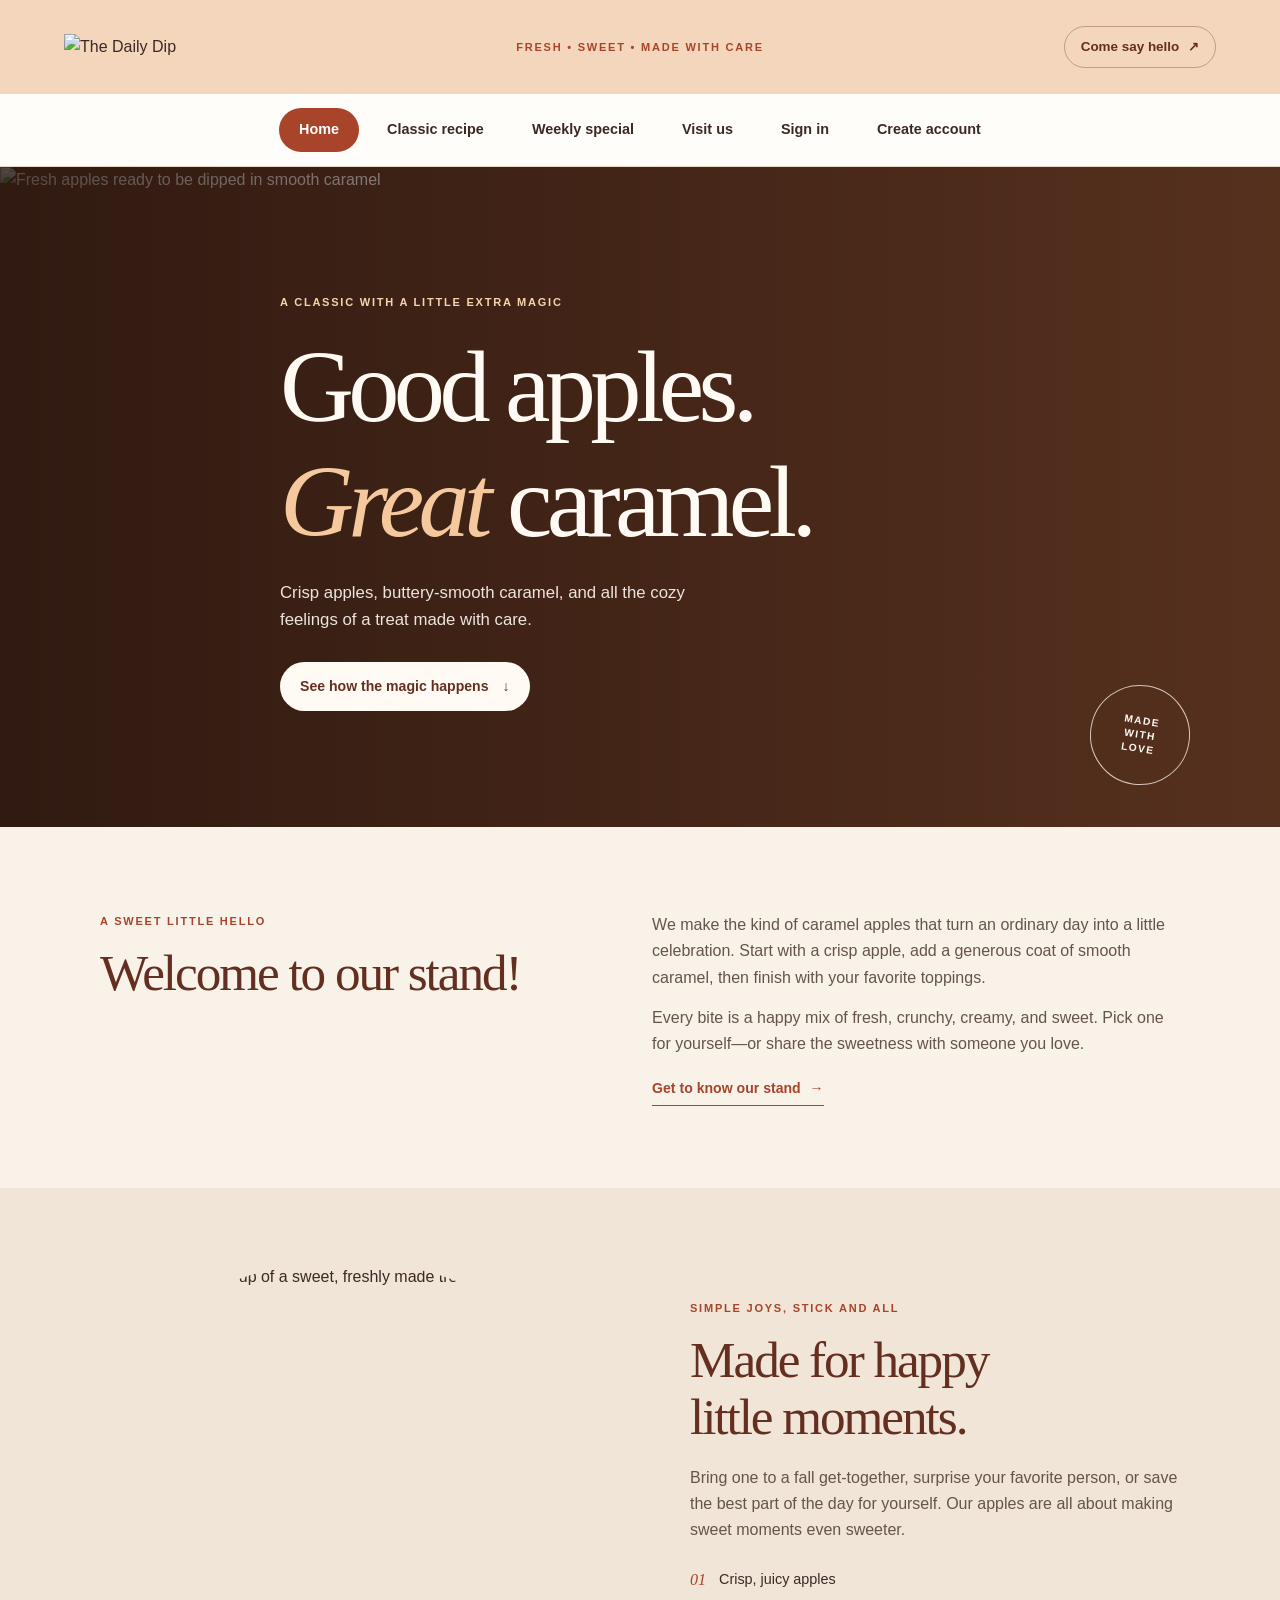
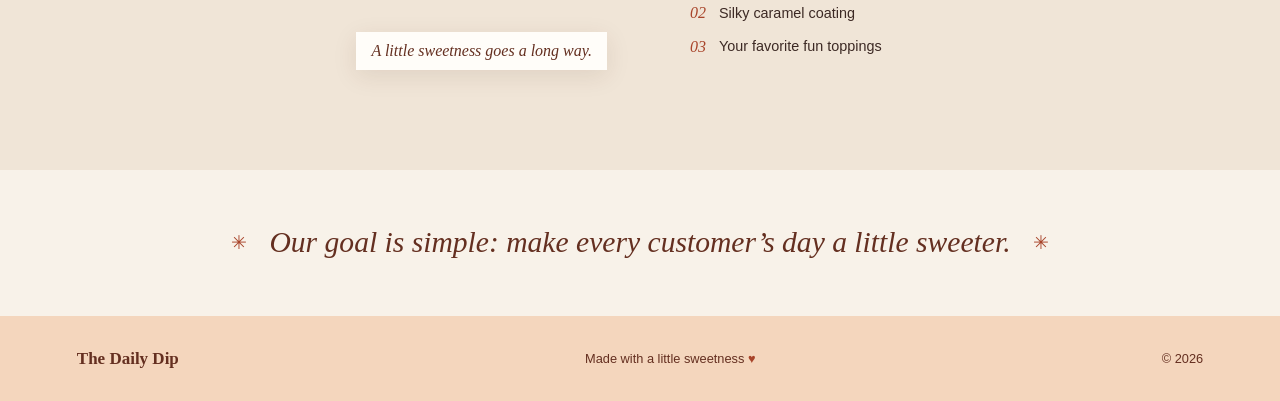
==== index.html @ ffd7a6d6 "Add files via upload" ====
<!DOCTYPE html>
<html lang="en">
<head>
  <meta charset="UTF-8">
  <meta name="viewport" content="width=device-width, initial-scale=1.0">
  <meta name="theme-color" content="#f4d6bd">
  <meta name="referrer" content="no-referrer">
  <meta http-equiv="Content-Security-Policy" content="default-src 'self'; img-src 'self' https://images.unsplash.com; script-src 'self'; style-src 'self'; base-uri 'none'; form-action 'none'; object-src 'none'">
  <meta name="description" content="Meet your new favorite fall treat: crisp apples dipped in buttery caramel and finished with a little extra sweetness.">
  <title>The Daily Dip | A little sweetness in every bite</title>
  <link rel="preconnect" href="https://images.unsplash.com">
  <link rel="stylesheet" href="style.css">
  <script src="script.js" defer></script>
</head>
<body>
  <header class="site-header">
    <a class="brand" href="#home" aria-label="The Daily Dip home" data-page-link="home">
      <img class="brand-logo" src="images/daily-dip-logo.png" alt="The Daily Dip">
    </a>
    <p class="header-note">FRESH • SWEET • MADE WITH CARE</p>
    <a class="header-cta" href="#contact" data-page-link="contact">Come say hello <span aria-hidden="true">↗</span></a>
  </header>

  <nav class="tabs" aria-label="Website pages">
    <button class="tab-button active" type="button" data-page="home" aria-controls="home" aria-current="page">Home</button>
    <button class="tab-button" type="button" data-page="recipe" aria-controls="recipe">Classic recipe</button>
    <button class="tab-button" type="button" data-page="weekly-special" aria-controls="weekly-special">Weekly special</button>
    <button class="tab-button" type="button" data-page="contact" aria-controls="contact">Visit us</button>
    <button class="tab-button sign-in-tab" type="button" data-page="signin" aria-controls="signin">Sign in</button>
    <button class="tab-button" type="button" data-page="create-account" aria-controls="create-account">Create account</button>
  </nav>

  <main>
    <section class="page" id="home">
      <div class="hero">
        <img
          class="hero-photo"
          src="https://images.unsplash.com/photo-1661179737616-95a38a48d9b2?auto=format&amp;fit=crop&amp;w=1800&amp;q=85"
          alt="Fresh apples ready to be dipped in smooth caramel"
          fetchpriority="high"
        >
        <div class="hero-shade"></div>
        <div class="hero-copy">
          <p class="eyebrow">A CLASSIC WITH A LITTLE EXTRA MAGIC</p>
          <h1>Good apples.<br><em>Great</em> caramel.</h1>
          <p class="hero-description">Crisp apples, buttery-smooth caramel, and all the cozy feelings of a treat made with care.</p>
          <button class="button button-light" type="button" data-page-link="recipe">See how the magic happens <span aria-hidden="true">↓</span></button>
        </div>
        <span class="hero-stamp" aria-hidden="true">MADE<br>WITH<br>LOVE</span>
      </div>

      <div class="intro content-width">
        <div class="intro-heading">
          <p class="section-label">A SWEET LITTLE HELLO</p>
          <h2>Welcome to our stand!</h2>
        </div>
        <div class="intro-copy">
          <p>We make the kind of caramel apples that turn an ordinary day into a little celebration. Start with a crisp apple, add a generous coat of smooth caramel, then finish with your favorite toppings.</p>
          <p>Every bite is a happy mix of fresh, crunchy, creamy, and sweet. Pick one for yourself—or share the sweetness with someone you love.</p>
          <button class="text-link" type="button" data-page-link="contact">Get to know our stand <span aria-hidden="true">→</span></button>
        </div>
      </div>

      <div class="treat-section">
        <div class="treat-inner content-width">
          <div class="treat-image-wrap">
            <img
              class="treat-image"
              src="https://images.unsplash.com/photo-1695834917465-513b31b8171d?auto=format&amp;fit=crop&amp;w=1000&amp;q=85"
              alt="A tempting close-up of a sweet, freshly made treat"
              loading="lazy"
            >
            <span class="image-caption">A little sweetness goes a long way.</span>
          </div>
          <div class="treat-copy">
            <p class="section-label">SIMPLE JOYS, STICK AND ALL</p>
            <h2>Made for happy<br>little moments.</h2>
            <p>Bring one to a fall get-together, surprise your favorite person, or save the best part of the day for yourself. Our apples are all about making sweet moments even sweeter.</p>
            <div class="treat-points">
              <span><b>01</b> Crisp, juicy apples</span>
              <span><b>02</b> Silky caramel coating</span>
              <span><b>03</b> Your favorite fun toppings</span>
            </div>
          </div>
        </div>
      </div>
      <div class="closing-note content-width">
        <span class="closing-star" aria-hidden="true">✳</span>
        <p>Our goal is simple: make every customer’s day a little sweeter.</p>
        <span class="closing-star" aria-hidden="true">✳</span>
      </div>
    </section>

    <section class="page" id="recipe" hidden>
      <div class="page-heading content-width">
        <p class="section-label">MADE FRESH, MADE WITH CARE</p>
        <h1>How to make<br><em>caramel apple magic</em></h1>
        <p>A cozy kitchen classic with crisp apples, smooth caramel, and room for all your favorite toppings.</p>
      </div>
      <div class="recipe-layout content-width">
        <aside class="recipe-sidebar">
          <div class="recipe-photo-frame">
            <img
              src="https://images.unsplash.com/photo-1661179737616-95a38a48d9b2?auto=format&amp;fit=crop&amp;w=900&amp;q=85"
              alt="Apples for a homemade caramel apple recipe"
              loading="lazy"
            >
          </div>
          <div class="recipe-facts">
            <span>MAKES</span><strong>6 apples</strong>
            <span>YOU’LL NEED</span><strong>A little patience &amp; a grown-up helper</strong>
          </div>
          <p class="safety-note">Hot caramel can burn. Ask an adult to help with melting and dipping, and follow the caramel package directions.</p>
        </aside>
        <div class="recipe-content">
          <div class="recipe-card">
            <p class="section-label">GATHER YOUR INGREDIENTS</p>
            <h2>The good stuff</h2>
            <ul class="ingredient-list">
              <li><span>6</span> medium apples</li>
              <li><span>1 package</span> soft caramels</li>
              <li><span>2 tbsp</span> water (or as directed on the caramel package)</li>
              <li><span>6</span> wooden sticks</li>
              <li><span>Optional</span> chopped nuts, sprinkles, or mini chocolate chips</li>
            </ul>
            <p class="small-note">You’ll also need a saucepan or microwave-safe bowl, a spoon, a baking tray, and parchment paper.</p>
          </div>
          <div class="directions-card">
            <p class="section-label">LET’S MAKE SOMETHING SWEET</p>
            <h2>One little step at a time</h2>
            <ol class="directions-list">
              <li><span>Wash the apples and dry them completely.</span></li>
              <li><span>Carefully remove the stems and push a wooden stick into the top of each apple.</span></li>
              <li><span>Line a baking tray with parchment paper.</span></li>
              <li><span>With an adult’s help, melt the caramels with the water according to the package directions. Stir until smooth.</span></li>
              <li><span>Dip each apple in the caramel and turn it until coated.</span></li>
              <li><span>Add your favorite toppings while the caramel is still soft.</span></li>
              <li><span>Set the apples on the prepared tray and let the caramel firm up before serving.</span></li>
              <li><span>Share, enjoy, and follow safe food-handling and storage instructions.</span></li>
            </ol>
          </div>
        </div>
      </div>
    </section>

    <section class="page" id="weekly-special" hidden>
      <div class="weekly-heading content-width">
        <p class="section-label">A LITTLE SOMETHING EXTRA</p>
        <h1>This week’s <em>special</em></h1>
        <p>Cinnamon Toast Crunch, creamy white chocolate, and a buttery caramel finish. It’s a crunchy, sweet twist on our favorite caramel apple.</p>
      </div>
      <div class="special-feature content-width">
        <figure class="special-photo">
          <img
            src="images/weekly-special.png"
            alt="Cinnamon Toast Crunch caramel apples topped with white chocolate and caramel, pictured with the weekly special sign"
          >
          <figcaption>Crunchy, creamy, cinnamon-sweet, and dipped with care.</figcaption>
        </figure>
        <div class="special-recipe">
          <p class="section-label">CINNAMON TOAST CRUNCH • WHITE CHOCOLATE • CARAMEL</p>
          <h2>Cinnamon Crunch<br><em>caramel apples</em></h2>
          <div class="special-facts">
            <span>Makes</span><strong>4 apples</strong>
            <span>Prep</span><strong>About 30 minutes, plus setting time</strong>
          </div>
          <h3>Gather your ingredients</h3>
          <ul class="ingredient-list">
            <li><span>4</span> crisp apples, washed and completely dried</li>
            <li><span>1 package</span> soft caramels, plus water as directed on package</li>
            <li><span>1 cup</span> white chocolate chips or melting wafers</li>
            <li><span>2 cups</span> Cinnamon Toast Crunch cereal, lightly crushed</li>
            <li><span>4</span> wooden apple sticks</li>
            <li><span>Optional</span> extra caramel for drizzling</li>
          </ul>
          <p class="small-note">You’ll also need parchment paper and a baking tray. Check ingredient labels for allergens before serving.</p>
        </div>
      </div>
      <div class="special-directions content-width">
        <div>
          <p class="section-label">YOUR NEW FAVORITE FALL TREAT</p>
          <h2>Make the<br><em>weekly special</em></h2>
          <p>A few simple steps turn a fresh apple into a crunchy, chocolatey, caramel-dipped treat.</p>
          <p class="safety-note">Ask an adult to help with hot caramel and melted chocolate. Follow package directions and take care to avoid burns.</p>
        </div>
        <ol class="directions-list">
          <li><span>Line a baking tray with parchment. Wash the apples, dry them completely, and carefully press a wooden stick into each stem end.</span></li>
          <li><span>Put the Cinnamon Toast Crunch in a sealed bag and gently crush it into small, crunchy pieces. Pour the crumbs into a shallow bowl.</span></li>
          <li><span>With an adult’s help, melt the caramels with water according to the package directions. Stir until smooth.</span></li>
          <li><span>Dip each apple in the caramel, turning it to coat. Let the extra caramel drip off, then set the apple on the lined tray until the caramel is just tacky.</span></li>
          <li><span>Melt the white chocolate according to its package directions. Drizzle it over the apples or dip the caramel-coated apples in it.</span></li>
          <li><span>While the chocolate is still soft, sprinkle the crushed cereal over each apple and gently press it into the coating. Drizzle with extra caramel if you like.</span></li>
          <li><span>Place the apples on the tray and let the coating set before serving. Store and handle them according to the package directions and safe food-handling guidance.</span></li>
        </ol>
      </div>
    </section>

    <section class="page" id="signin" hidden>
      <div class="signin-layout content-width">
        <div class="signin-welcome">
          <p class="section-label">A LITTLE SWEETNESS, JUST FOR YOU</p>
          <h1>Welcome<br><em>back.</em></h1>
          <p>Sign in to your Daily Dip account to pick up where you left off.</p>
          <img
            src="images/weekly-special.png"
            alt="This week's Cinnamon Toast Crunch, white chocolate, and caramel apple special"
            loading="lazy"
          >
        </div>
        <div class="signin-card">
          <span class="signin-icon" aria-hidden="true">♡</span>
          <p class="section-label">YOUR SWEET LITTLE CORNER</p>
          <h2 id="signin-heading">Sign in</h2>
          <p class="signin-description">Enter your details below to continue.</p>
          <div class="signin-form" role="group" aria-labelledby="signin-heading">
            <label for="signin-email">Email address</label>
            <input id="signin-email" type="email" placeholder="you@example.com" autocomplete="off">
            <div class="password-label">
              <label for="signin-password">Password</label>
              <button type="button" class="signin-inert-link" data-signin-message="Password reset isn’t connected in this demo.">Forgot password?</button>
            </div>
            <input id="signin-password" type="password" placeholder="Enter your password" autocomplete="off">
            <button type="button" class="button signin-submit">Sign in <span aria-hidden="true">→</span></button>
            <p class="signin-feedback" role="status" aria-live="polite" hidden></p>
          </div>
          <p class="signin-signup">New to The Daily Dip? <button type="button" class="signin-inert-link" data-page-link="create-account">Create an account</button></p>
          <p class="signin-demo-note">This sign-in screen is a visual demo. Account sign-in isn’t connected yet.</p>
        </div>
      </div>
    </section>

    <section class="page" id="create-account" hidden>
      <div class="signin-layout content-width">
        <div class="signin-welcome">
          <p class="section-label">JOIN OUR SWEET LITTLE COMMUNITY</p>
          <h1>Your next<br><em>favorite</em> starts here.</h1>
          <p>Create a Daily Dip account to keep all your favorite treats close at hand.</p>
          <img
            src="images/weekly-special.png"
            alt="This week's Cinnamon Toast Crunch, white chocolate, and caramel apple special"
            loading="lazy"
          >
        </div>
        <div class="signin-card">
          <span class="signin-icon" aria-hidden="true">♡</span>
          <p class="section-label">SAVE A SEAT AT THE SWEET TABLE</p>
          <h2 id="create-account-heading">Create an account</h2>
          <p class="signin-description">Add your details below to get started.</p>
          <div class="signin-form" role="group" aria-labelledby="create-account-heading">
            <label for="create-account-name">Your name</label>
            <input id="create-account-name" type="text" placeholder="Your name" autocomplete="off">
            <label for="create-account-email">Email address</label>
            <input id="create-account-email" type="email" placeholder="you@example.com" autocomplete="off">
            <label for="create-account-password">Create a password</label>
            <input id="create-account-password" type="password" placeholder="Create a password" autocomplete="off">
            <button type="button" class="button signin-submit create-account-submit">Create account <span aria-hidden="true">→</span></button>
            <p class="signin-feedback" role="status" aria-live="polite" hidden></p>
          </div>
          <p class="signin-signup">Already have an account? <button type="button" class="signin-inert-link" data-page-link="signin">Sign in</button></p>
          <p class="signin-demo-note">This account-creation screen is a visual demo. Your details aren’t sent or saved.</p>
        </div>
      </div>
    </section>

    <section class="page" id="contact" hidden>
      <div class="contact-hero content-width">
        <div>
          <p class="section-label">COME SAY HELLO</p>
          <h1>There’s always<br>room for <em>one more.</em></h1>
          <p>We’d love to help you find your perfect caramel apple. Here’s a little more about our stand.</p>
        </div>
        <div class="contact-photo-wrap">
          <img
            src="https://images.unsplash.com/photo-1695834917465-513b31b8171d?auto=format&amp;fit=crop&amp;w=900&amp;q=85"
            alt="A sweet treat to share with friends and family"
            loading="lazy"
          >
        </div>
      </div>
      <div class="contact-details content-width">
        <div class="contact-card">
          <span class="contact-icon" aria-hidden="true">✳</span>
          <p class="section-label">OUR LITTLE BUSINESS</p>
          <h2>Small treats.<br>Big smiles.</h2>
          <p>We’re here to make a simple, delicious treat feel special. From that first crisp bite to the last bit of caramel, our aim is to make your day a little sweeter.</p>
        </div>
        <div class="contact-card contact-card-highlight">
          <span class="contact-icon" aria-hidden="true">♡</span>
          <p class="section-label">FIND &amp; CONTACT US</p>
          <h2>Let’s keep<br>in touch.</h2>
          <p>Our phone, email, location, and hours haven’t been added yet. Check back soon for the details—or ask the stand in person.</p>
          <div class="detail-list">
            <p><span>Location</span><strong>Details coming soon</strong></p>
            <p><span>Hours</span><strong>Details coming soon</strong></p>
            <p><span>Custom orders</span><strong>Details coming soon</strong></p>
          </div>
        </div>
      </div>
      <p class="mission-note content-width">Thanks for stopping by. We hope your day is a little sweeter already.</p>
    </section>
  </main>

  <footer class="site-footer">
    <a class="footer-brand" href="#home" data-page-link="home">The Daily Dip</a>
    <span>Made with a little sweetness <span aria-hidden="true">♥</span></span>
    <span>© 2026</span>
  </footer>
</body>
</html>
---- style.css ----
:root {
  --page-bg: #f8f2e9;
  --card-bg: #fffdf9;
  --font-color: #3c2924;
  --heading-color: #642f20;
  --accent-color: #a8442a;
  --accent-light: #f4d6bd;
  --border-color: #ead6c5;
  --heading-font: Georgia, "Times New Roman", serif;
  --body-font: Arial, Helvetica, sans-serif;
}

* { box-sizing: border-box; }

html { scroll-behavior: smooth; }

body {
  margin: 0;
  background: var(--page-bg);
  color: var(--font-color);
  font-family: var(--body-font);
  line-height: 1.65;
}

button, a { -webkit-tap-highlight-color: transparent; }
button { font: inherit; }
a { color: inherit; }

.site-header {
  min-height: 94px;
  padding: 14px max(5vw, 22px);
  display: grid;
  grid-template-columns: 1fr auto 1fr;
  align-items: center;
  gap: 24px;
  background: var(--accent-light);
}

.brand {
  display: inline-flex;
  align-items: center;
  justify-self: start;
  gap: 12px;
  text-decoration: none;
}

.brand-logo {
  display: block;
  width: 254px;
  height: auto;
}

.footer-brand { color: var(--heading-color); font: 700 17px/1.05 var(--heading-font); }

.header-note, .eyebrow, .section-label {
  color: var(--accent-color);
  font-size: .69rem;
  font-weight: 700;
  letter-spacing: .16em;
}

.header-note { margin: 0; text-align: center; }

.header-cta {
  justify-self: end;
  padding: 9px 16px;
  border: 1px solid rgba(100, 47, 32, .35);
  border-radius: 999px;
  color: var(--heading-color);
  font-size: .84rem;
  font-weight: 700;
  text-decoration: none;
}

.header-cta span { padding-left: 5px; }
.header-cta:hover { background: rgba(255,255,255,.55); }

.tabs {
  position: relative;
  z-index: 2;
  display: flex;
  justify-content: center;
  gap: 8px;
  padding: 14px 18px;
  border-bottom: 1px solid var(--border-color);
  background: var(--card-bg);
}

.tab-button {
  padding: 9px 19px;
  border: 1px solid transparent;
  border-radius: 999px;
  background: transparent;
  color: var(--font-color);
  cursor: pointer;
  font-size: .9rem;
  font-weight: 700;
  transition: background .18s ease, color .18s ease, border-color .18s ease;
}

.tab-button:hover { border-color: var(--border-color); }
.tab-button.active { background: var(--accent-color); color: white; }
.tab-button:focus-visible, .button:focus-visible, .header-cta:focus-visible, a:focus-visible {
  outline: 3px solid var(--heading-color);
  outline-offset: 3px;
}

.page[hidden] { display: none; }
.page { animation: appear .24s ease both; }
@keyframes appear {
  from { opacity: 0; transform: translateY(5px); }
  to { opacity: 1; transform: translateY(0); }
}

.hero {
  position: relative;
  display: flex;
  min-height: min(660px, 69vw);
  align-items: center;
  overflow: hidden;
  background: #59321f;
  color: white;
}

.hero-photo, .hero-shade {
  position: absolute;
  inset: 0;
  width: 100%;
  height: 100%;
}

.hero-photo { object-fit: cover; object-position: center 54%; }
.hero-shade { background: linear-gradient(90deg, rgba(37, 19, 13, .78), rgba(37, 19, 13, .4) 52%, rgba(37, 19, 13, .05)); }

.hero-copy {
  position: relative;
  z-index: 1;
  width: min(720px, 78%);
  margin: 0 auto;
  padding: 84px 0;
}

.hero .eyebrow { color: #f6d4ad; }
h1, h2, h3 { color: var(--heading-color); font-family: var(--heading-font); line-height: 1.12; }
.hero h1 {
  margin: 19px 0;
  color: #fffaf3;
  font-size: clamp(3.2rem, 8vw, 6.7rem);
  font-weight: 500;
  letter-spacing: -.055em;
}
h1 em, h2 em { color: var(--accent-color); font-weight: 400; }
.hero h1 em { color: #f5c99d; }

.hero-description {
  max-width: 430px;
  margin: 0 0 28px;
  color: rgba(255, 250, 243, .9);
  font-size: 1.05rem;
}

.button {
  display: inline-flex;
  align-items: center;
  gap: 14px;
  border: 0;
  border-radius: 999px;
  padding: 13px 20px;
  cursor: pointer;
  font-size: .88rem;
  font-weight: 700;
}

.button-light { background: #fffaf3; color: var(--heading-color); }
.button-light:hover { background: var(--accent-light); }

.hero-stamp {
  position: absolute;
  right: max(7vw, 28px);
  bottom: 42px;
  display: grid;
  width: 100px;
  height: 100px;
  place-content: center;
  border: 1px solid rgba(255, 250, 243, .75);
  border-radius: 50%;
  color: #fffaf3;
  font: 700 .64rem/1.4 var(--body-font);
  letter-spacing: .14em;
  text-align: center;
  transform: rotate(9deg);
}

.content-width { width: min(1080px, 88%); margin-right: auto; margin-left: auto; }
.intro {
  display: grid;
  grid-template-columns: .92fr 1.08fr;
  gap: clamp(30px, 8vw, 110px);
  padding-top: 85px;
  padding-bottom: 82px;
}

.section-label { margin: 0 0 14px; }
.intro h2, .treat-copy h2, .contact-card h2 {
  margin: 0;
  font-size: clamp(2.2rem, 4vw, 3.3rem);
  font-weight: 500;
  letter-spacing: -.04em;
}

.intro-copy p { margin: 0 0 14px; color: #66544b; }
.text-link {
  margin-top: 5px;
  padding: 0 0 5px;
  border: 0;
  border-bottom: 1px solid var(--accent-color);
  background: none;
  color: var(--accent-color);
  cursor: pointer;
  font-size: .88rem;
  font-weight: 700;
}
.text-link span { padding-left: 5px; }

.treat-section { padding: 76px 0; background: #f0e5d7; }
.treat-inner {
  display: grid;
  grid-template-columns: 1fr 1fr;
  align-items: center;
  gap: clamp(40px, 8vw, 100px);
}
.treat-image-wrap { position: relative; }
.treat-image {
  display: block;
  width: 100%;
  height: 430px;
  border-radius: 46% 46% 4px 4px;
  object-fit: cover;
}
.image-caption {
  position: absolute;
  right: -17px;
  bottom: 24px;
  padding: 10px 15px;
  background: var(--card-bg);
  color: var(--heading-color);
  font: italic 1rem var(--heading-font);
  box-shadow: 0 6px 24px rgba(75, 43, 24, .1);
}
.treat-copy > p:not(.section-label) { margin: 19px 0; color: #66544b; }
.treat-points { display: grid; gap: 10px; margin-top: 24px; }
.treat-points span { display: flex; align-items: center; gap: 13px; font-size: .9rem; }
.treat-points b { color: var(--accent-color); font: italic 1rem var(--heading-font); }

.closing-note {
  display: flex;
  min-height: 146px;
  align-items: center;
  justify-content: center;
  gap: 22px;
  color: var(--heading-color);
  text-align: center;
}
.closing-note p { font: italic clamp(1.3rem, 3vw, 1.85rem) var(--heading-font); }
.closing-star { color: var(--accent-color); font-size: 1.2rem; }

.page-heading { padding-top: 76px; padding-bottom: 38px; text-align: center; }
.page-heading h1, .contact-hero h1 {
  margin: 0;
  font-size: clamp(2.8rem, 6vw, 5rem);
  font-weight: 500;
  letter-spacing: -.055em;
}
.page-heading > p:last-child { max-width: 530px; margin: 16px auto 0; color: #66544b; }

.recipe-layout {
  display: grid;
  grid-template-columns: .7fr 1.3fr;
  align-items: start;
  gap: 34px;
  padding-bottom: 86px;
}
.recipe-sidebar { position: sticky; top: 20px; }
.recipe-photo-frame { padding: 9px; border: 1px solid var(--border-color); background: var(--card-bg); }
.recipe-photo-frame img { display: block; width: 100%; height: 300px; object-fit: cover; }
.recipe-facts {
  display: grid;
  grid-template-columns: 1fr 1.25fr;
  gap: 6px 15px;
  padding: 18px 0;
  border-bottom: 1px solid var(--border-color);
}
.recipe-facts span { color: var(--accent-color); font-size: .67rem; font-weight: 700; letter-spacing: .13em; }
.recipe-facts strong { font-family: var(--heading-font); font-size: .92rem; font-weight: 500; }
.safety-note { padding-left: 13px; border-left: 3px solid var(--accent-color); color: #66544b; font-size: .8rem; }
.recipe-card, .directions-card { padding: clamp(22px, 4vw, 38px); border: 1px solid var(--border-color); background: var(--card-bg); }
.recipe-card h2, .directions-card h2 { margin: 0 0 18px; font-size: 2rem; font-weight: 500; }
.ingredient-list { margin: 0; padding: 0; list-style: none; }
.ingredient-list li { display: flex; gap: 13px; align-items: baseline; padding: 10px 0; border-bottom: 1px solid #f0e8df; color: #66544b; font-size: .9rem; }
.ingredient-list li span { min-width: 66px; color: var(--heading-color); font-family: var(--heading-font); font-weight: 700; }
.small-note { margin: 18px 0 0; color: #806b5e; font-size: .82rem; font-style: italic; }
.directions-card { margin-top: 20px; }
.directions-list { display: grid; gap: 13px; margin: 0; padding: 0; counter-reset: steps; list-style: none; }
.directions-list li { display: grid; grid-template-columns: 32px 1fr; gap: 12px; align-items: start; color: #66544b; font-size: .9rem; counter-increment: steps; }
.directions-list li::before {
  display: grid;
  width: 29px;
  height: 29px;
  place-items: center;
  border-radius: 50%;
  background: var(--accent-light);
  color: var(--accent-color);
  content: counter(steps, decimal-leading-zero);
  font-size: .7rem;
  font-weight: 700;
}

.contact-hero {
  display: grid;
  grid-template-columns: 1fr .8fr;
  align-items: center;
  gap: 55px;
  padding-top: 72px;
  padding-bottom: 55px;
}
.contact-hero h1 { font-size: clamp(2.8rem, 5vw, 4.7rem); }
.contact-hero > div:first-child > p:last-child { max-width: 400px; margin: 18px 0 0; color: #66544b; }
.contact-photo-wrap { position: relative; padding: 12px; border: 1px solid var(--border-color); background: var(--card-bg); transform: rotate(2deg); }
.contact-photo-wrap img { display: block; width: 100%; height: 310px; object-fit: cover; }
.contact-details { display: grid; grid-template-columns: 1fr 1fr; gap: 20px; padding-bottom: 24px; }
.contact-card { padding: clamp(25px, 4vw, 42px); border: 1px solid var(--border-color); background: var(--card-bg); }
.contact-card-highlight { background: #f0e5d7; }
.contact-icon { display: grid; width: 40px; height: 40px; place-items: center; margin-bottom: 20px; border-radius: 50%; background: var(--accent-light); color: var(--accent-color); font-size: 1.3rem; }
.contact-card h2 { margin-bottom: 15px; font-size: 2.3rem; }
.contact-card > p:not(.section-label) { max-width: 38ch; margin: 0; color: #66544b; font-size: .9rem; }
.detail-list { margin-top: 20px; border-top: 1px solid rgba(100, 47, 32, .15); }
.detail-list p { display: flex; justify-content: space-between; gap: 12px; margin: 0; padding: 10px 0; border-bottom: 1px solid rgba(100, 47, 32, .15); font-size: .8rem; }
.detail-list span { color: #806b5e; }
.detail-list strong { color: var(--heading-color); text-align: right; }
.mission-note { padding: 24px 0 74px; color: var(--accent-color); font: italic 1.25rem var(--heading-font); text-align: center; }

.weekly-heading {
  padding-top: 68px;
  padding-bottom: 35px;
  text-align: center;
}
.weekly-heading h1 {
  margin: 0;
  font-size: clamp(2.8rem, 6vw, 5rem);
  font-weight: 500;
  letter-spacing: -.055em;
}
.weekly-heading > p:last-child { max-width: 620px; margin: 16px auto 0; color: #66544b; }
.special-feature {
  display: grid;
  grid-template-columns: .85fr 1.15fr;
  align-items: start;
  gap: clamp(28px, 6vw, 72px);
  padding-bottom: 54px;
}
.special-photo {
  position: sticky;
  top: 20px;
  margin: 0;
  padding: 11px;
  border: 1px solid var(--border-color);
  background: var(--card-bg);
}
.special-photo img { display: block; width: 100%; height: auto; }
.special-photo figcaption { padding: 12px 5px 3px; color: #806b5e; font: italic .95rem var(--heading-font); text-align: center; }
.special-recipe { padding: clamp(23px, 4vw, 38px); border: 1px solid var(--border-color); background: var(--card-bg); }
.special-recipe > .section-label { line-height: 1.6; }
.special-recipe h2, .special-directions h2 { margin: 0 0 20px; font-size: clamp(2.1rem, 4vw, 3.2rem); font-weight: 500; letter-spacing: -.04em; }
.special-facts { display: grid; grid-template-columns: 90px 1fr; gap: 8px 14px; margin: 0 0 26px; padding: 15px 0; border-top: 1px solid var(--border-color); border-bottom: 1px solid var(--border-color); }
.special-facts span { color: var(--accent-color); font-size: .71rem; font-weight: 700; letter-spacing: .12em; text-transform: uppercase; }
.special-facts strong { color: var(--heading-color); font: 500 .94rem var(--heading-font); }
.special-recipe h3 { margin: 0 0 10px; font-size: 1.5rem; }
.special-directions { display: grid; grid-template-columns: .75fr 1.25fr; gap: clamp(30px, 7vw, 90px); padding: 45px clamp(23px, 5vw, 54px); border: 1px solid var(--border-color); background: #f0e5d7; }
.special-directions h2 { margin-bottom: 13px; }
.special-directions > div > p:not(.section-label) { color: #66544b; font-size: .91rem; }
.special-directions .safety-note { margin-top: 20px; }
.special-directions .directions-list { gap: 17px; }

.signin-layout {
  display: grid;
  grid-template-columns: 1fr .85fr;
  align-items: center;
  gap: clamp(35px, 8vw, 100px);
  min-height: 620px;
  padding-top: 55px;
  padding-bottom: 65px;
}
.signin-welcome h1 {
  margin: 0;
  font-size: clamp(3.2rem, 7vw, 5.7rem);
  font-weight: 500;
  letter-spacing: -.055em;
}
.signin-welcome > p:not(.section-label) { max-width: 380px; margin: 18px 0 25px; color: #66544b; }
.signin-welcome img {
  display: block;
  width: min(100%, 410px);
  max-height: 245px;
  border: 8px solid var(--card-bg);
  box-shadow: 0 0 0 1px var(--border-color);
  object-fit: cover;
}
.signin-card { padding: clamp(26px, 4vw, 43px); border: 1px solid var(--border-color); background: var(--card-bg); }
.signin-icon { display: grid; width: 42px; height: 42px; place-items: center; margin-bottom: 21px; border-radius: 50%; background: var(--accent-light); color: var(--accent-color); font-size: 1.35rem; }
.signin-card h2 { margin: 0; font-size: 2.5rem; font-weight: 500; }
.signin-description { margin: 8px 0 25px; color: #806b5e; font-size: .9rem; }
.signin-form { display: grid; gap: 10px; }
.signin-form label { color: var(--heading-color); font-size: .82rem; font-weight: 700; }
.signin-form input {
  width: 100%;
  min-height: 46px;
  margin-bottom: 8px;
  padding: 11px 13px;
  border: 1px solid var(--border-color);
  border-radius: 6px;
  background: #fffdfa;
  color: var(--font-color);
  font: inherit;
}
.signin-form input:focus { outline: 2px solid var(--accent-color); outline-offset: 2px; }
.signin-form input::placeholder { color: #a28f82; }
.password-label { display: flex; align-items: center; justify-content: space-between; gap: 10px; }
.signin-inert-link { padding: 0; border: 0; background: none; color: var(--accent-color); cursor: pointer; font: 700 .79rem var(--body-font); text-decoration: underline; text-underline-offset: 2px; }
.signin-submit { justify-content: center; margin-top: 5px; background: var(--accent-color); color: white; }
.signin-submit:hover { background: var(--heading-color); }
.signin-feedback { margin: 6px 0 0; padding: 10px 12px; border-left: 3px solid var(--accent-color); background: var(--page-bg); color: var(--heading-color); font-size: .82rem; }
.signin-signup { margin: 20px 0 0; text-align: center; color: #66544b; font-size: .82rem; }
.signin-demo-note { margin: 19px 0 0; padding-top: 14px; border-top: 1px solid var(--border-color); color: #806b5e; font-size: .73rem; text-align: center; }

.site-footer {
  display: flex;
  min-height: 85px;
  align-items: center;
  justify-content: space-between;
  gap: 18px;
  padding: 20px max(6vw, 22px);
  background: var(--accent-light);
  color: var(--heading-color);
  font-size: .8rem;
}
.footer-brand { text-decoration: none; }
.site-footer > span:nth-child(2) span { color: var(--accent-color); }

@media (max-width: 700px) {
  .site-header { grid-template-columns: 1fr auto; min-height: 78px; }
  .header-note { display: none; }
  .hero { min-height: 570px; }
  .hero-copy { width: 82%; padding: 80px 0; }
  .hero h1 { font-size: clamp(3.2rem, 13vw, 5rem); }
  .hero-shade { background: linear-gradient(90deg, rgba(37, 19, 13, .75), rgba(37, 19, 13, .18)); }
  .hero-stamp { right: 6%; bottom: 24px; width: 78px; height: 78px; font-size: .55rem; }
  .intro, .treat-inner, .recipe-layout, .contact-hero, .contact-details, .special-feature, .special-directions, .signin-layout { grid-template-columns: 1fr; }
  .intro { gap: 17px; padding-top: 62px; padding-bottom: 60px; }
  .treat-section { padding: 55px 0; }
  .treat-image { height: min(420px, 90vw); }
  .treat-inner { gap: 36px; }
  .image-caption { right: -7px; }
  .recipe-sidebar, .special-photo { position: static; }
  .recipe-photo-frame img { height: 250px; }
  .recipe-layout { gap: 24px; padding-bottom: 58px; }
  .page-heading { padding-top: 58px; }
  .contact-hero { gap: 32px; padding-top: 54px; }
  .contact-photo-wrap { max-width: 500px; }
  .contact-details { gap: 14px; }
  .signin-layout { gap: 30px; min-height: 0; padding-top: 45px; padding-bottom: 50px; }
  .signin-welcome img { max-height: 200px; object-position: center 60%; }
  .site-footer { flex-wrap: wrap; }
}

@media (max-width: 440px) {
  .site-header { padding-right: 17px; padding-left: 17px; }
  .brand-logo { width: min(52vw, 205px); }
  .header-cta { padding: 8px 11px; font-size: .76rem; }
  .tabs { gap: 2px; padding: 10px 5px; }
  .tab-button { flex: 1 1 22%; padding: 9px 3px; font-size: .68rem; }
  .content-width { width: 88%; }
  .hero { min-height: 535px; }
  .hero-copy { width: 86%; }
  .hero .eyebrow { max-width: 250px; font-size: .6rem; }
  .hero-description { max-width: 290px; font-size: .94rem; }
  .button { gap: 8px; padding: 12px 14px; font-size: .77rem; }
  .recipe-facts { grid-template-columns: 1fr 1.3fr; }
  .weekly-heading { padding-top: 52px; }
  .special-feature { padding-bottom: 35px; }
  .special-directions { padding: 28px 20px; }
  .detail-list p { font-size: .74rem; }
  .site-footer { justify-content: center; text-align: center; }
  .site-footer > span { width: 100%; }
}

@media (prefers-reduced-motion: reduce) {
  *, *::before, *::after { scroll-behavior: auto !important; animation-duration: .01ms !important; transition-duration: .01ms !important; }
}
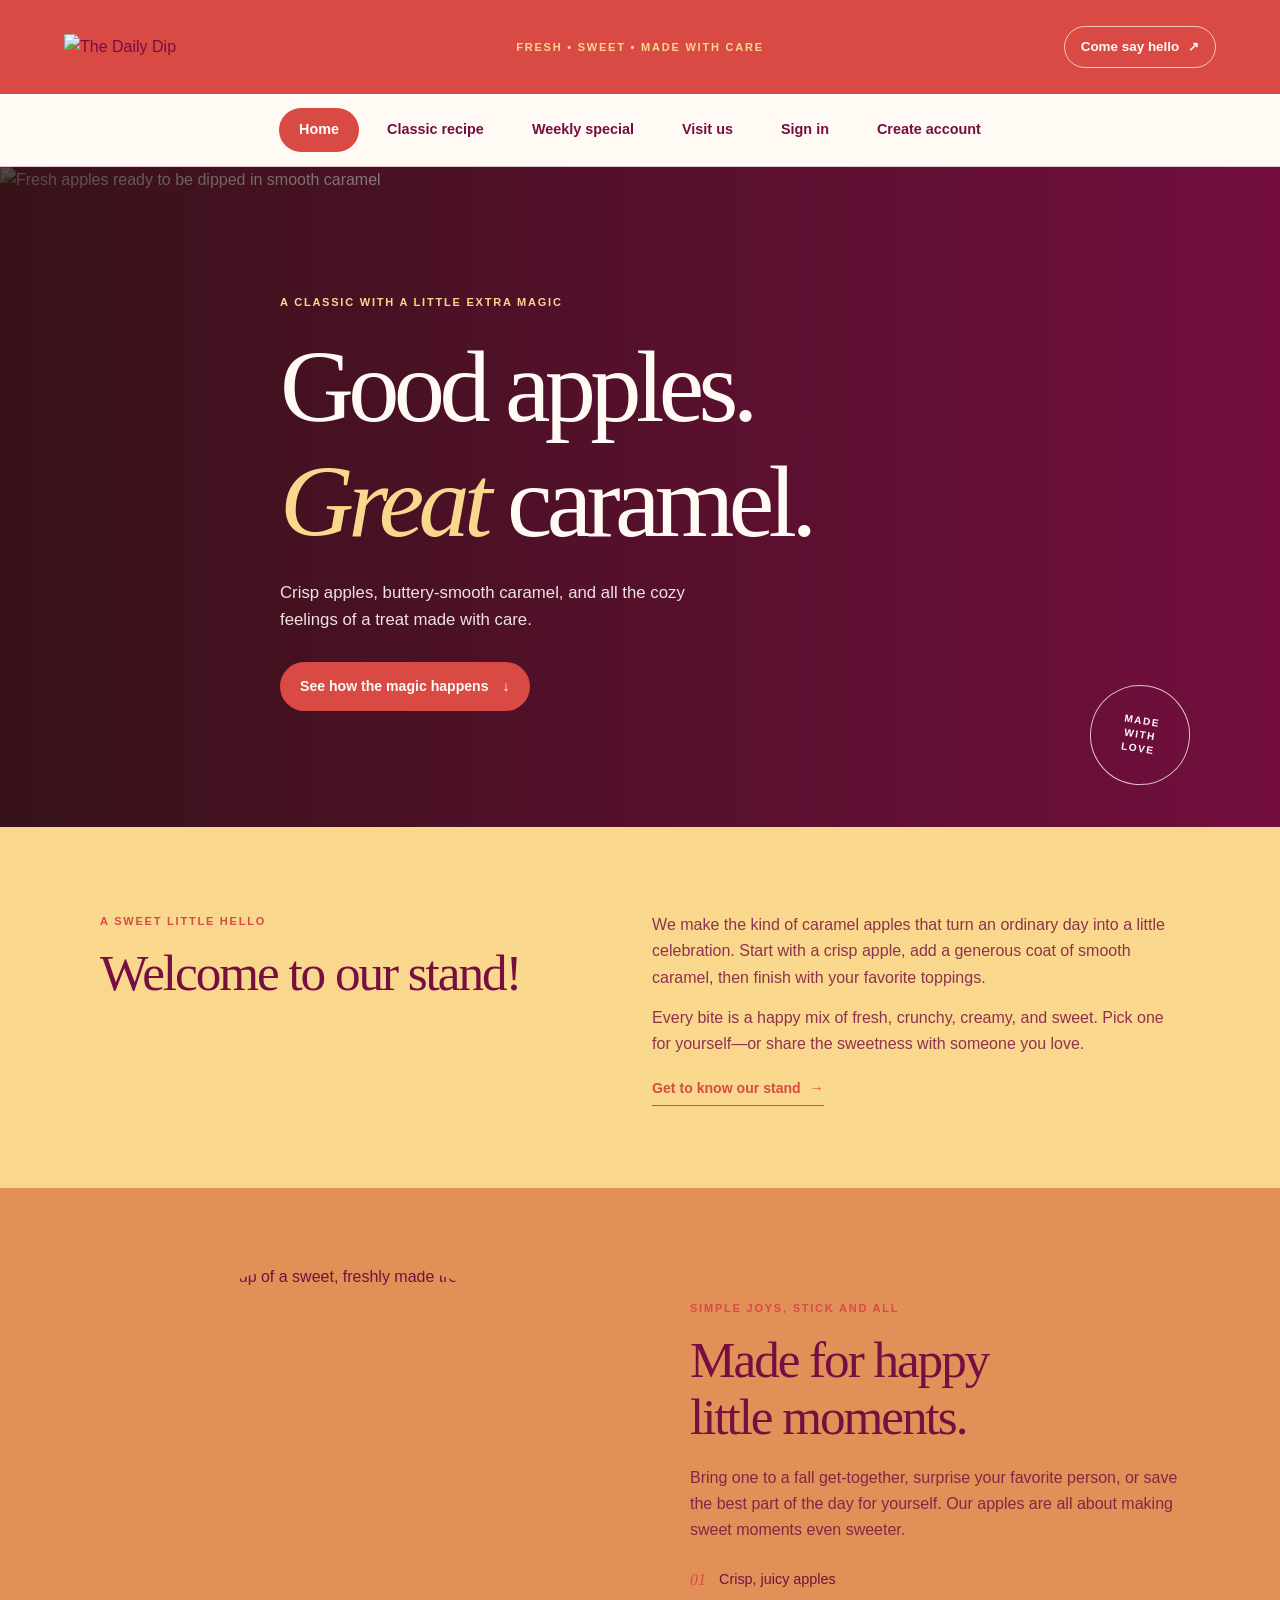
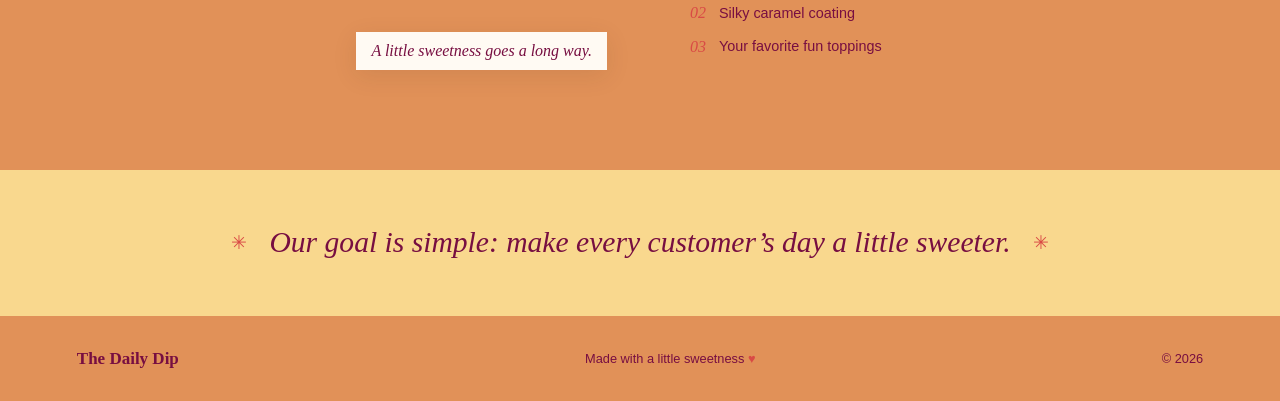
==== commit 3910f598: "Add files via upload" ====
--- a/index.html
+++ b/index.html
@@ -3,7 +3,7 @@
 <head>
   <meta charset="UTF-8">
   <meta name="viewport" content="width=device-width, initial-scale=1.0">
-  <meta name="theme-color" content="#f4d6bd">
+  <meta name="theme-color" content="#770E41">
   <meta name="referrer" content="no-referrer">
   <meta http-equiv="Content-Security-Policy" content="default-src 'self'; img-src 'self' https://images.unsplash.com; script-src 'self'; style-src 'self'; base-uri 'none'; form-action 'none'; object-src 'none'">
   <meta name="description" content="Meet your new favorite fall treat: crisp apples dipped in buttery caramel and finished with a little extra sweetness.">
--- a/style.css
+++ b/style.css
@@ -1,11 +1,11 @@
 :root {
-  --page-bg: #f8f2e9;
-  --card-bg: #fffdf9;
-  --font-color: #3c2924;
-  --heading-color: #642f20;
-  --accent-color: #a8442a;
-  --accent-light: #f4d6bd;
-  --border-color: #ead6c5;
+  --page-bg: #F9D88E;
+  --card-bg: #fffaf3;
+  --font-color: #770E41;
+  --heading-color: #770E41;
+  --accent-color: #D94A45;
+  --accent-light: #E19158;
+  --border-color: rgba(119, 14, 65, .22);
   --heading-font: Georgia, "Times New Roman", serif;
   --body-font: Arial, Helvetica, sans-serif;
 }
@@ -33,7 +33,7 @@
   grid-template-columns: 1fr auto 1fr;
   align-items: center;
   gap: 24px;
-  background: var(--accent-light);
+  background: #D94A45;
 }
 
 .brand {
@@ -53,27 +53,27 @@
 .footer-brand { color: var(--heading-color); font: 700 17px/1.05 var(--heading-font); }
 
 .header-note, .eyebrow, .section-label {
-  color: var(--accent-color);
+  color: #D94A45;
   font-size: .69rem;
   font-weight: 700;
   letter-spacing: .16em;
 }
 
-.header-note { margin: 0; text-align: center; }
+.header-note { margin: 0; text-align: center; color: #F9D88E; }
 
 .header-cta {
   justify-self: end;
   padding: 9px 16px;
-  border: 1px solid rgba(100, 47, 32, .35);
+  border: 1px solid rgba(255, 250, 243, .7);
   border-radius: 999px;
-  color: var(--heading-color);
+  color: #fffaf3;
   font-size: .84rem;
   font-weight: 700;
   text-decoration: none;
 }
 
 .header-cta span { padding-left: 5px; }
-.header-cta:hover { background: rgba(255,255,255,.55); }
+.header-cta:hover { background: rgba(249, 216, 142, .18); }
 
 .tabs {
   position: relative;
@@ -99,9 +99,9 @@
 }
 
 .tab-button:hover { border-color: var(--border-color); }
-.tab-button.active { background: var(--accent-color); color: white; }
+.tab-button.active { background: #D94A45; color: white; }
 .tab-button:focus-visible, .button:focus-visible, .header-cta:focus-visible, a:focus-visible {
-  outline: 3px solid var(--heading-color);
+  outline: 3px solid #D94A45;
   outline-offset: 3px;
 }
 
@@ -118,7 +118,7 @@
   min-height: min(660px, 69vw);
   align-items: center;
   overflow: hidden;
-  background: #59321f;
+  background: #770E41;
   color: white;
 }
 
@@ -140,7 +140,7 @@
   padding: 84px 0;
 }
 
-.hero .eyebrow { color: #f6d4ad; }
+.hero .eyebrow { color: #F9D88E; }
 h1, h2, h3 { color: var(--heading-color); font-family: var(--heading-font); line-height: 1.12; }
 .hero h1 {
   margin: 19px 0;
@@ -150,7 +150,7 @@
   letter-spacing: -.055em;
 }
 h1 em, h2 em { color: var(--accent-color); font-weight: 400; }
-.hero h1 em { color: #f5c99d; }
+.hero h1 em { color: #F9D88E; }
 
 .hero-description {
   max-width: 430px;
@@ -171,8 +171,8 @@
   font-weight: 700;
 }
 
-.button-light { background: #fffaf3; color: var(--heading-color); }
-.button-light:hover { background: var(--accent-light); }
+.button-light { background: #D94A45; color: #fffaf3; }
+.button-light:hover { background: #770E41; }
 
 .hero-stamp {
   position: absolute;
@@ -208,7 +208,7 @@
   letter-spacing: -.04em;
 }
 
-.intro-copy p { margin: 0 0 14px; color: #66544b; }
+.intro-copy p { margin: 0 0 14px; color: rgba(119, 14, 65, .82); }
 .text-link {
   margin-top: 5px;
   padding: 0 0 5px;
@@ -222,7 +222,7 @@
 }
 .text-link span { padding-left: 5px; }
 
-.treat-section { padding: 76px 0; background: #f0e5d7; }
+.treat-section { padding: 76px 0; background: #E19158; }
 .treat-inner {
   display: grid;
   grid-template-columns: 1fr 1fr;
@@ -247,7 +247,7 @@
   font: italic 1rem var(--heading-font);
   box-shadow: 0 6px 24px rgba(75, 43, 24, .1);
 }
-.treat-copy > p:not(.section-label) { margin: 19px 0; color: #66544b; }
+.treat-copy > p:not(.section-label) { margin: 19px 0; color: rgba(119, 14, 65, .84); }
 .treat-points { display: grid; gap: 10px; margin-top: 24px; }
 .treat-points span { display: flex; align-items: center; gap: 13px; font-size: .9rem; }
 .treat-points b { color: var(--accent-color); font: italic 1rem var(--heading-font); }
@@ -271,7 +271,7 @@
   font-weight: 500;
   letter-spacing: -.055em;
 }
-.page-heading > p:last-child { max-width: 530px; margin: 16px auto 0; color: #66544b; }
+.page-heading > p:last-child { max-width: 530px; margin: 16px auto 0; color: rgba(119, 14, 65, .82); }
 
 .recipe-layout {
   display: grid;
@@ -329,8 +329,8 @@
 .contact-photo-wrap img { display: block; width: 100%; height: 310px; object-fit: cover; }
 .contact-details { display: grid; grid-template-columns: 1fr 1fr; gap: 20px; padding-bottom: 24px; }
 .contact-card { padding: clamp(25px, 4vw, 42px); border: 1px solid var(--border-color); background: var(--card-bg); }
-.contact-card-highlight { background: #f0e5d7; }
-.contact-icon { display: grid; width: 40px; height: 40px; place-items: center; margin-bottom: 20px; border-radius: 50%; background: var(--accent-light); color: var(--accent-color); font-size: 1.3rem; }
+.contact-card-highlight { background: #F9D88E; }
+.contact-icon { display: grid; width: 40px; height: 40px; place-items: center; margin-bottom: 20px; border-radius: 50%; background: #D94A45; color: #fffaf3; font-size: 1.3rem; }
 .contact-card h2 { margin-bottom: 15px; font-size: 2.3rem; }
 .contact-card > p:not(.section-label) { max-width: 38ch; margin: 0; color: #66544b; font-size: .9rem; }
 .detail-list { margin-top: 20px; border-top: 1px solid rgba(100, 47, 32, .15); }
@@ -375,7 +375,7 @@
 .special-facts span { color: var(--accent-color); font-size: .71rem; font-weight: 700; letter-spacing: .12em; text-transform: uppercase; }
 .special-facts strong { color: var(--heading-color); font: 500 .94rem var(--heading-font); }
 .special-recipe h3 { margin: 0 0 10px; font-size: 1.5rem; }
-.special-directions { display: grid; grid-template-columns: .75fr 1.25fr; gap: clamp(30px, 7vw, 90px); padding: 45px clamp(23px, 5vw, 54px); border: 1px solid var(--border-color); background: #f0e5d7; }
+.special-directions { display: grid; grid-template-columns: .75fr 1.25fr; gap: clamp(30px, 7vw, 90px); padding: 45px clamp(23px, 5vw, 54px); border: 1px solid var(--border-color); background: #F9D88E; }
 .special-directions h2 { margin-bottom: 13px; }
 .special-directions > div > p:not(.section-label) { color: #66544b; font-size: .91rem; }
 .special-directions .safety-note { margin-top: 20px; }
@@ -406,7 +406,7 @@
   object-fit: cover;
 }
 .signin-card { padding: clamp(26px, 4vw, 43px); border: 1px solid var(--border-color); background: var(--card-bg); }
-.signin-icon { display: grid; width: 42px; height: 42px; place-items: center; margin-bottom: 21px; border-radius: 50%; background: var(--accent-light); color: var(--accent-color); font-size: 1.35rem; }
+.signin-icon { display: grid; width: 42px; height: 42px; place-items: center; margin-bottom: 21px; border-radius: 50%; background: #D94A45; color: #fffaf3; font-size: 1.35rem; }
 .signin-card h2 { margin: 0; font-size: 2.5rem; font-weight: 500; }
 .signin-description { margin: 8px 0 25px; color: #806b5e; font-size: .9rem; }
 .signin-form { display: grid; gap: 10px; }
@@ -426,8 +426,8 @@
 .signin-form input::placeholder { color: #a28f82; }
 .password-label { display: flex; align-items: center; justify-content: space-between; gap: 10px; }
 .signin-inert-link { padding: 0; border: 0; background: none; color: var(--accent-color); cursor: pointer; font: 700 .79rem var(--body-font); text-decoration: underline; text-underline-offset: 2px; }
-.signin-submit { justify-content: center; margin-top: 5px; background: var(--accent-color); color: white; }
-.signin-submit:hover { background: var(--heading-color); }
+.signin-submit { justify-content: center; margin-top: 5px; background: #D94A45; color: white; }
+.signin-submit:hover { background: #770E41; }
 .signin-feedback { margin: 6px 0 0; padding: 10px 12px; border-left: 3px solid var(--accent-color); background: var(--page-bg); color: var(--heading-color); font-size: .82rem; }
 .signin-signup { margin: 20px 0 0; text-align: center; color: #66544b; font-size: .82rem; }
 .signin-demo-note { margin: 19px 0 0; padding-top: 14px; border-top: 1px solid var(--border-color); color: #806b5e; font-size: .73rem; text-align: center; }
